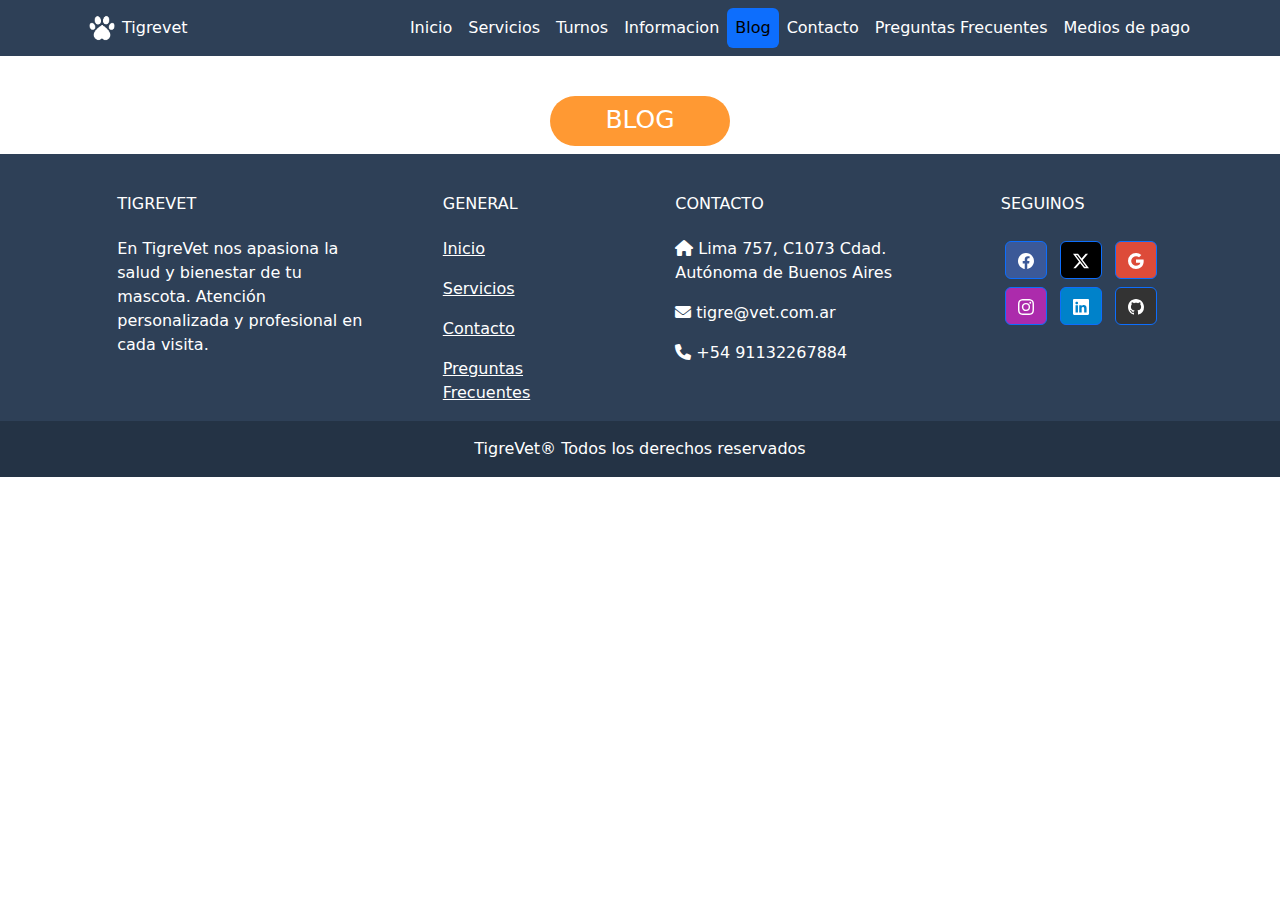
==== pages/blog.html @ e6ebc922 "rikardo" ====
<!DOCTYPE html>
<html lang="en">
  <head>
    <meta charset="UTF-8" />
    <meta name="viewport" content="width=device-width, initial-scale=1.0" />
    <title>Tigrevet</title>
    <link rel="stylesheet" href="../styles/inicio.css" />
    <link rel="stylesheet" href="../styles/blog.css" />
    <link rel="icon" href="../src/logoblanco.png.jpg">
    <link rel="stylesheet" href="https://cdnjs.cloudflare.com/ajax/libs/font-awesome/6.0.0-beta3/css/all.min.css">
    <link rel="stylesheet" href="https://unpkg.com/bootstrap@5.3.3/dist/css/bootstrap.min.css" integrity="sha384-QWTKZyjpPEjISv5WaRU9OFeRpok6YctnYmDr5pNlyT2bRjXh0JMhjY6hW+ALEwIH" crossorigin="anonymous" />
    
  </head>
  <body>
    <nav class="navbar navbar-expand-lg nav-pills">
        <div class="container">
          
          <img src="../src/logoblanco.png" height="40" alt="" />
          <a class="nav-link nav-title" href="index.html">Tigrevet</a>
          <div class="navbar-collapse" id="navbar">
            <ul class="navbar-nav ms-auto">
              <li class="nav-item">
                <a class="nav-link " href="../index.html">Inicio</a>
              </li>
              <li class="nav-item ">
                <a class="nav-link" href="servicios.html">Servicios</a>
              </li>
              <li class="nav-item">
                <a class="nav-link" href="turnos.html">Turnos</a>
              </li>
              <li class="nav-item">
                <a class="nav-link" href="informacion.html">Informacion</a>
              </li>
              <li class="nav-item">
                <a class="nav-link active" href="blog.html">Blog</a>
              </li>
              <li class="nav-item">
                <a class="nav-link" href="contacto.html">Contacto</a>
              </li>
              <li class="nav-item ">
                <a class="nav-link " href="faqs.html"
                  >Preguntas Frecuentes</a>
              </li>
              <li class="nav-item">
                <a class="nav-link" href="mediosdepago.html">Medios de pago</a>
              </li>
            </ul>
          </div>
        </div>
      </nav>


    <div class="blog-title">
        <h1 class="blog-h1">BLOG</h1>
    </div>
    

   <!-- Footer -->
   <footer
   class="text-center text-lg-start text-white fondofooter"
 >
   <!-- Grid container -->
   <div class="container p-4 pb-0">
     <!-- Section: Links -->
     <section class="">
       <!--Grid row-->
       <div class="row">
         <!-- Grid column -->
         <div class="col-md-3 col-lg-3 col-xl-3 mx-auto mt-3">
           <h6 class="text-uppercase mb-4 font-weight-bold">Tigrevet</h6>
           <p>
             En TigreVet nos apasiona la salud y bienestar de tu mascota.
             Atención personalizada y profesional en cada visita.
           </p>
         </div>

         <!-- Grid column -->
       <div class="col-md-2 col-lg-2 col-xl-2 mx-auto mt-3">
         <h6 class="text-uppercase mb-4 font-weight-bold">General</h6>
         <p>
           <a class="text-white">Inicio</a>
         </p>
         <p>
           <a class="text-white">Servicios</a>
         </p>
         <p>
           <a class="text-white">Contacto</a>
         </p>
         <p>
           <a class="text-white">Preguntas Frecuentes</a>
         </p>
       </div>

         <!-- Grid column -->
         <div class="col-md-4 col-lg-3 col-xl-3 mx-auto mt-3">
           <h6 class="text-uppercase mb-4 font-weight-bold">Contacto</h6>
           <p>
             <i class="fas fa-home mr-3"></i> Lima 757, C1073 Cdad. Autónoma
             de Buenos Aires
           </p>
           <p><i class="fas fa-envelope mr-3"></i> tigre@vet.com.ar</p>
           <p><i class="fas fa-phone mr-3"></i> +54 91132267884</p>
         </div>
         <!-- Grid column -->

         <!-- Grid column -->
         <div class="col-md-3 col-lg-2 col-xl-2 mx-auto mt-3">
           <h6 class="text-uppercase mb-4 font-weight-bold">Seguinos</h6>

           <!-- Facebook -->
           <a
             class="btn btn-primary btn-floating m-1"
             style="background-color: #3b5998"
             href="#!"
             role="button"
           >
             <svg
               xmlns="http://www.w3.org/2000/svg"
               width="16"
               height="16"
               fill="currentColor"
               class="bi bi-facebook"
               viewBox="0 0 16 16"
             >
               <path
                 d="M16 8.049c0-4.446-3.582-8.05-8-8.05C3.58 0-.002 3.603-.002 8.05c0 4.017 2.926 7.347 6.75 7.951v-5.625h-2.03V8.05H6.75V6.275c0-2.017 1.195-3.131 3.022-3.131.876 0 1.791.157 1.791.157v1.98h-1.009c-.993 0-1.303.621-1.303 1.258v1.51h2.218l-.354 2.326H9.25V16c3.824-.604 6.75-3.934 6.75-7.951"
               /></svg>
           </a>

           <!-- Twitter -->
           <a
             class="btn btn-primary btn-floating m-1"
             style="background-color: black"
             href="#!"
             role="button"
             ><svg
               xmlns="http://www.w3.org/2000/svg"
               width="16"
               height="16"
               fill="currentColor"
               class="bi bi-twitter-x"
               viewBox="0 0 16 16"
             >
               <path
                 d="M12.6.75h2.454l-5.36 6.142L16 15.25h-4.937l-3.867-5.07-4.425 5.07H.316l5.733-6.57L0 .75h5.063l3.495 4.633L12.601.75Zm-.86 13.028h1.36L4.323 2.145H2.865z"
               /></svg
           ></a>

           <!-- Google -->
           <a
             class="btn btn-primary btn-floating m-1"
             style="background-color: #dd4b39"
             href="#!"
             role="button"
             ><svg
               xmlns="http://www.w3.org/2000/svg"
               width="16"
               height="16"
               fill="currentColor"
               class="bi bi-google"
               viewBox="0 0 16 16"
             >
               <path
                 d="M15.545 6.558a9.4 9.4 0 0 1 .139 1.626c0 2.434-.87 4.492-2.384 5.885h.002C11.978 15.292 10.158 16 8 16A8 8 0 1 1 8 0a7.7 7.7 0 0 1 5.352 2.082l-2.284 2.284A4.35 4.35 0 0 0 8 3.166c-2.087 0-3.86 1.408-4.492 3.304a4.8 4.8 0 0 0 0 3.063h.003c.635 1.893 2.405 3.301 4.492 3.301 1.078 0 2.004-.276 2.722-.764h-.003a3.7 3.7 0 0 0 1.599-2.431H8v-3.08z"
               /></svg
           ></a>

           <!-- Instagram -->
           <a
             class="btn btn-primary btn-floating m-1"
             style="background-color: #ac2bac"
             href="#!"
             role="button"
             ><svg
               xmlns="http://www.w3.org/2000/svg"
               width="16"
               height="16"
               fill="currentColor"
               class="bi bi-instagram"
               viewBox="0 0 16 16"
             >
               <path
                 d="M8 0C5.829 0 5.556.01 4.703.048 3.85.088 3.269.222 2.76.42a3.9 3.9 0 0 0-1.417.923A3.9 3.9 0 0 0 .42 2.76C.222 3.268.087 3.85.048 4.7.01 5.555 0 5.827 0 8.001c0 2.172.01 2.444.048 3.297.04.852.174 1.433.372 1.942.205.526.478.972.923 1.417.444.445.89.719 1.416.923.51.198 1.09.333 1.942.372C5.555 15.99 5.827 16 8 16s2.444-.01 3.298-.048c.851-.04 1.434-.174 1.943-.372a3.9 3.9 0 0 0 1.416-.923c.445-.445.718-.891.923-1.417.197-.509.332-1.09.372-1.942C15.99 10.445 16 10.173 16 8s-.01-2.445-.048-3.299c-.04-.851-.175-1.433-.372-1.941a3.9 3.9 0 0 0-.923-1.417A3.9 3.9 0 0 0 13.24.42c-.51-.198-1.092-.333-1.943-.372C10.443.01 10.172 0 7.998 0zm-.717 1.442h.718c2.136 0 2.389.007 3.232.046.78.035 1.204.166 1.486.275.373.145.64.319.92.599s.453.546.598.92c.11.281.24.705.275 1.485.039.843.047 1.096.047 3.231s-.008 2.389-.047 3.232c-.035.78-.166 1.203-.275 1.485a2.5 2.5 0 0 1-.599.919c-.28.28-.546.453-.92.598-.28.11-.704.24-1.485.276-.843.038-1.096.047-3.232.047s-2.39-.009-3.233-.047c-.78-.036-1.203-.166-1.485-.276a2.5 2.5 0 0 1-.92-.598 2.5 2.5 0 0 1-.6-.92c-.109-.281-.24-.705-.275-1.485-.038-.843-.046-1.096-.046-3.233s.008-2.388.046-3.231c.036-.78.166-1.204.276-1.486.145-.373.319-.64.599-.92s.546-.453.92-.598c.282-.11.705-.24 1.485-.276.738-.034 1.024-.044 2.515-.045zm4.988 1.328a.96.96 0 1 0 0 1.92.96.96 0 0 0 0-1.92m-4.27 1.122a4.109 4.109 0 1 0 0 8.217 4.109 4.109 0 0 0 0-8.217m0 1.441a2.667 2.667 0 1 1 0 5.334 2.667 2.667 0 0 1 0-5.334"
               /></svg
           ></a>

           <!-- Linkedin -->
           <a
             class="btn btn-primary btn-floating m-1"
             style="background-color: #0082ca"
             href="#!"
             role="button"
             ><svg
               xmlns="http://www.w3.org/2000/svg"
               width="16"
               height="16"
               fill="currentColor"
               class="bi bi-linkedin"
               viewBox="0 0 16 16"
             >
               <path
                 d="M0 1.146C0 .513.526 0 1.175 0h13.65C15.474 0 16 .513 16 1.146v13.708c0 .633-.526 1.146-1.175 1.146H1.175C.526 16 0 15.487 0 14.854zm4.943 12.248V6.169H2.542v7.225zm-1.2-8.212c.837 0 1.358-.554 1.358-1.248-.015-.709-.52-1.248-1.342-1.248S2.4 3.226 2.4 3.934c0 .694.521 1.248 1.327 1.248zm4.908 8.212V9.359c0-.216.016-.432.08-.586.173-.431.568-.878 1.232-.878.869 0 1.216.662 1.216 1.634v3.865h2.401V9.25c0-2.22-1.184-3.252-2.764-3.252-1.274 0-1.845.7-2.165 1.193v.025h-.016l.016-.025V6.169h-2.4c.03.678 0 7.225 0 7.225z"
               /></svg
           ></a>
           <!-- Github -->
           <a
             class="btn btn-primary btn-floating m-1"
             style="background-color: #333333"
             href="#!"
             role="button"
             ><svg
               xmlns="http://www.w3.org/2000/svg"
               width="16"
               height="16"
               fill="currentColor"
               class="bi bi-github"
               viewBox="0 0 16 16"
             >
               <path
                 d="M8 0C3.58 0 0 3.58 0 8c0 3.54 2.29 6.53 5.47 7.59.4.07.55-.17.55-.38 0-.19-.01-.82-.01-1.49-2.01.37-2.53-.49-2.69-.94-.09-.23-.48-.94-.82-1.13-.28-.15-.68-.52-.01-.53.63-.01 1.08.58 1.23.82.72 1.21 1.87.87 2.33.66.07-.52.28-.87.51-1.07-1.78-.2-3.64-.89-3.64-3.95 0-.87.31-1.59.82-2.15-.08-.2-.36-1.02.08-2.12 0 0 .67-.21 2.2.82.64-.18 1.32-.27 2-.27s1.36.09 2 .27c1.53-1.04 2.2-.82 2.2-.82.44 1.1.16 1.92.08 2.12.51.56.82 1.27.82 2.15 0 3.07-1.87 3.75-3.65 3.95.29.25.54.73.54 1.48 0 1.07-.01 1.93-.01 2.2 0 .21.15.46.55.38A8.01 8.01 0 0 0 16 8c0-4.42-3.58-8-8-8"
               /></svg
           ></a>
         </div>
       </div>
       <!--Grid row-->
     </section>
     <!-- Section: Links -->
   </div>
   <!-- Grid container -->

   <!-- Copyright -->
   <div class="text-center p-3" style="background-color: rgba(0, 0, 0, 0.2)">
     TigreVet® Todos los derechos reservados
   </div>
   <!-- Copyright -->
 </footer>
 <!-- Footer -->

 <script src="https://cdn.jsdelivr.net/npm/@popperjs/core@2.11.6/dist/umd/popper.min.js" integrity="sha384-oBqDVmMz4fnFO9gybBogGz6SN/h/1pIHU7xlgJ2B1hKV9i3wBXvbLWkVFN6IlI65" crossorigin="anonymous"></script>
 <script src="https://cdn.jsdelivr.net/npm/bootstrap@5.3.3/dist/js/bootstrap.min.js" integrity="sha384-+pdX43BNjlhxvgAz2mKnuXjU7k7AYB/OdrEn8OSxB+Wr/e1FZB7Do3+8wjVgNCjY" crossorigin="anonymous"></script>

  
</body>





</html>
---- styles/inicio.css ----
.navbar {
  background-color: #2E4057;
}


.card {
  border-radius: 0.7rem;
}

.fondofooter {
  background-color: #2E4057;
}

.navbar-nav .nav-link {
  color: white;
}

.navbar-collapse {
  color: white;
}

.nav-title {
  color: white !important;
}

@media (max-width: 768px) {
  .accordion {
    width: 90%; /* Ajusta el ancho en pantallas pequeñas */
  }
}

.nav-item:hover {
  background-color: #FF9933 ;
  border-radius: 10px !important;
}


.nav-item > a:hover {
  color: white;
}

.navbar-nav > .active > a {
  background-color: #FF9933;
}
---- styles/blog.css ----
.blog-title{
    display: flex;
    flex-direction: column;
    align-items: center;
}

.blog-h1 {
    height: 50px;
    width: 180px;
    border-radius: 40px;
    background-color: #FF9933;
    font-size: 25px;
    text-align: center;
    margin-top: 40px;
    padding-top: 9px;
    color: white;
}
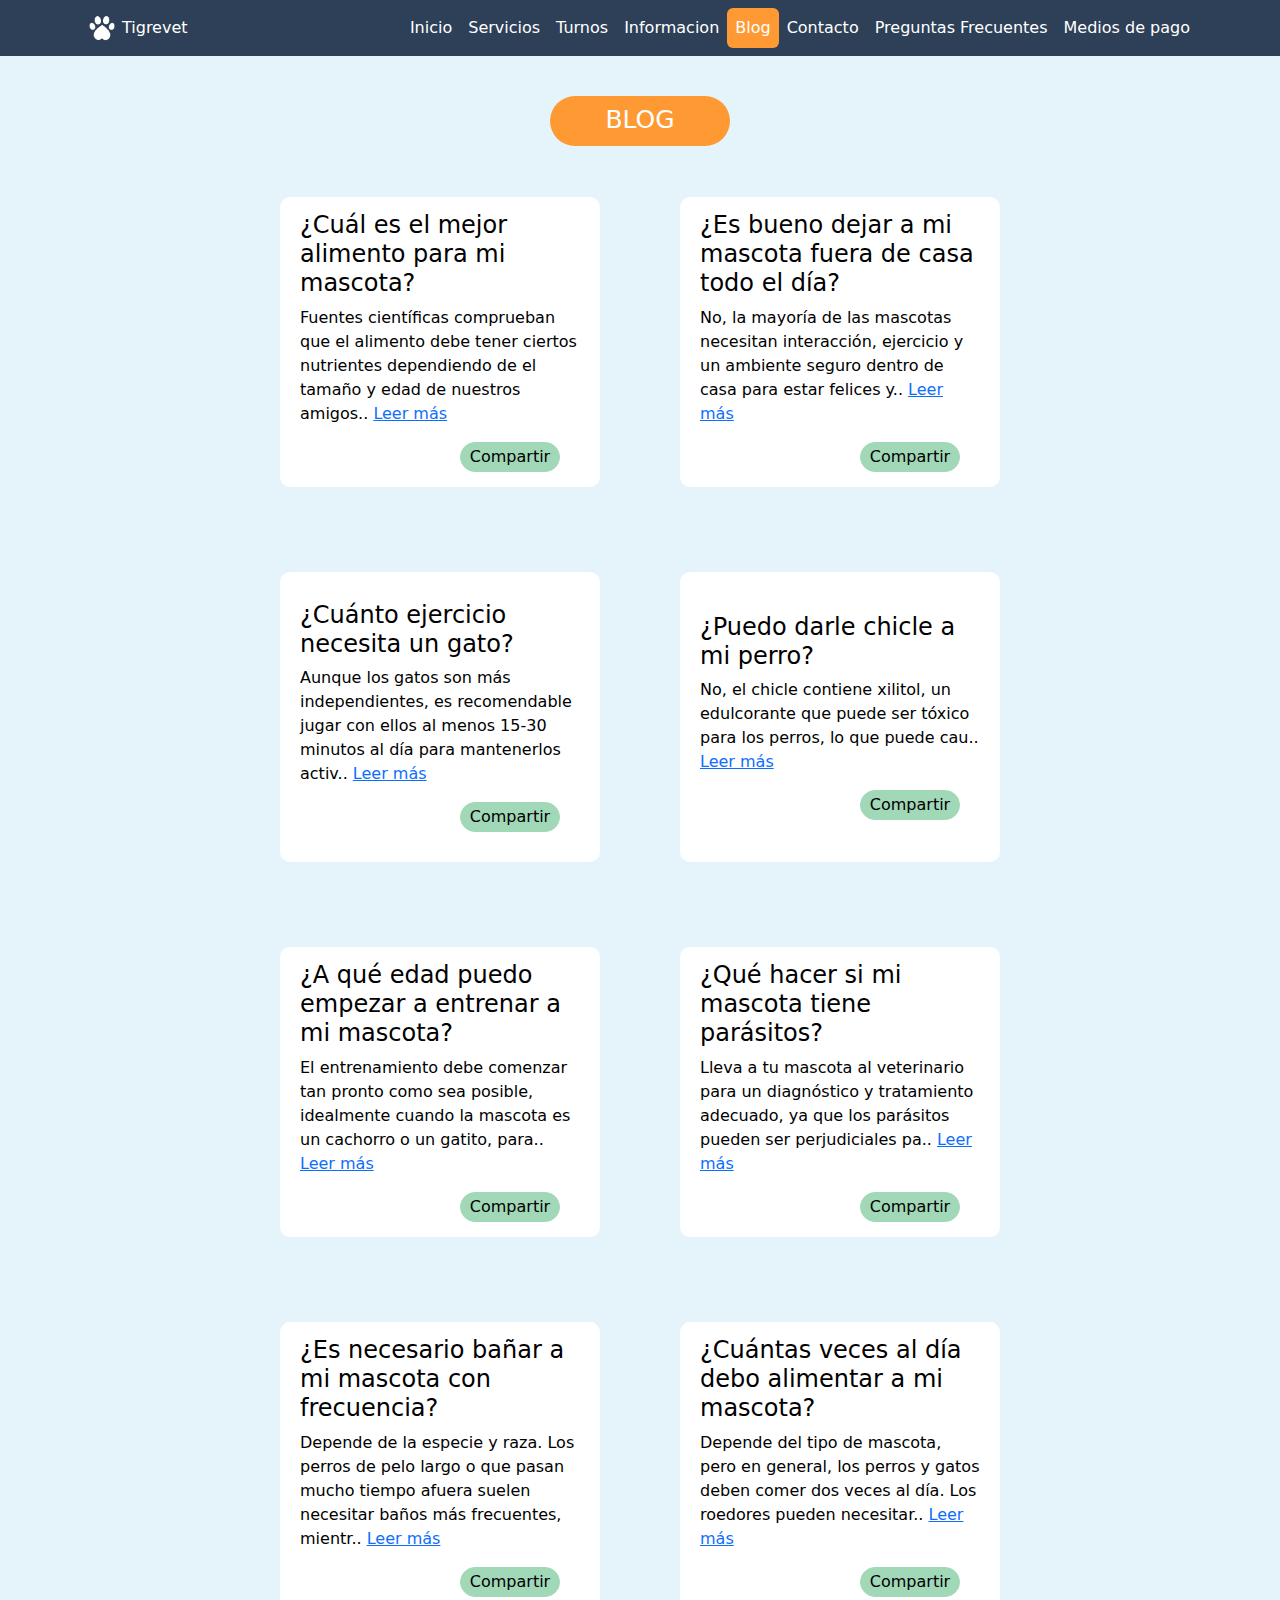
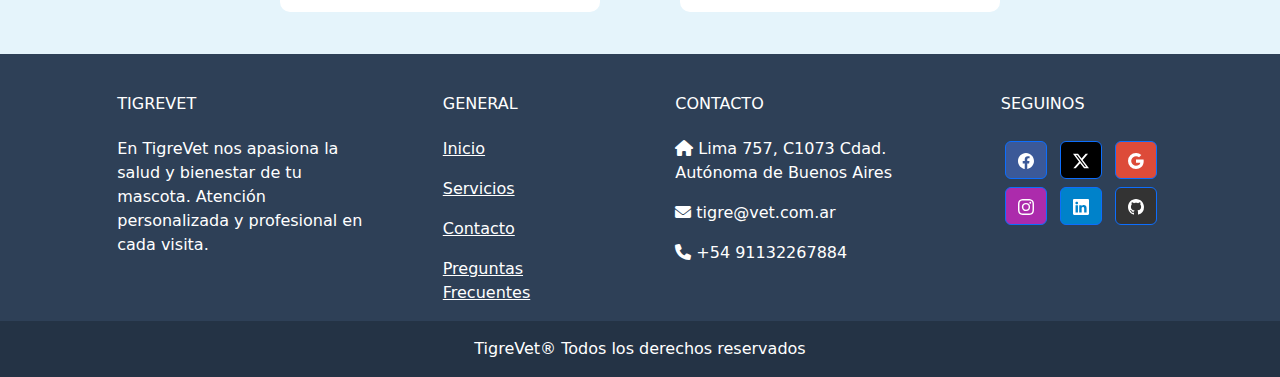
==== commit 92335c9d: "hola hola" ====
--- a/pages/blog.html
+++ b/pages/blog.html
@@ -31,13 +31,13 @@
               <li class="nav-item">
                 <a class="nav-link" href="informacion.html">Informacion</a>
               </li>
-              <li class="nav-item">
-                <a class="nav-link active" href="blog.html">Blog</a>
+              <li class="nav-item active">
+                <a class="nav-link" href="blog.html">Blog</a>
               </li>
               <li class="nav-item">
                 <a class="nav-link" href="contacto.html">Contacto</a>
               </li>
-              <li class="nav-item ">
+              <li class="nav-item">
                 <a class="nav-link " href="faqs.html"
                   >Preguntas Frecuentes</a>
               </li>
@@ -53,6 +53,52 @@
     <div class="blog-title">
         <h1 class="blog-h1">BLOG</h1>
     </div>
+
+    <div class="blog-container">
+        <div class="blog-grid">
+            <div class="item">
+                <div class="t-blog"><h4 class="blog-h4">¿Cuál es el mejor alimento para mi mascota?</h4></div>
+                <div class="descripcion-blog"><p class="d-blog">Fuentes científicas comprueban que el alimento debe tener ciertos nutrientes dependiendo de el tamaño y edad de nuestros amigos.. <a href="#">Leer más</a> </p></div>
+                <div class="boton-share"><button class="share">Compartir</button></div>
+            </div>
+            <div class="item">
+                <div class="t-blog"><h4 class="blog-h4">¿Es bueno dejar a mi mascota fuera de casa todo el día?</h4></div>
+                <div class="descripcion-blog"><p class="d-blog">No, la mayoría de las mascotas necesitan interacción, ejercicio y un ambiente seguro dentro de casa para estar felices y.. <a href="#">Leer más</a> </p></div>
+                <div class="boton-share"><button class="share">Compartir</button></div>
+            </div>
+            <div class="item">
+                <div class="t-blog"><h4 class="blog-h4">¿Cuánto ejercicio necesita un gato?</h4></div>
+                <div class="descripcion-blog"><p class="d-blog">Aunque los gatos son más independientes, es recomendable jugar con ellos al menos 15-30 minutos al día para mantenerlos activ.. <a href="#">Leer más</a> </p></div>
+                <div class="boton-share"><button class="share">Compartir</button></div>
+            </div>
+            <div class="item">
+                <div class="t-blog"><h4 class="blog-h4">¿Puedo darle chicle a mi perro?</h4></div>
+                <div class="descripcion-blog"><p class="d-blog">No, el chicle contiene xilitol, un edulcorante que puede ser tóxico para los perros, lo que puede cau.. <a href="#">Leer más</a> </p></div>
+                <div class="boton-share"><button class="share">Compartir</button></div>
+            </div>
+            <div class="item">
+                <div class="t-blog"><h4 class="blog-h4">¿A qué edad puedo empezar a entrenar a mi mascota?</h4></div>
+                <div class="descripcion-blog"><p class="d-blog">El entrenamiento debe comenzar tan pronto como sea posible, idealmente cuando la mascota es un cachorro o un gatito, para.. <a href="#">Leer más</a> </p></div>
+                <div class="boton-share"><button class="share">Compartir</button></div>
+            </div>
+            <div class="item">
+                <div class="t-blog"><h4 class="blog-h4">¿Qué hacer si mi mascota tiene parásitos?</h4></div>
+                <div class="descripcion-blog"><p class="d-blog">Lleva a tu mascota al veterinario para un diagnóstico y tratamiento adecuado, ya que los parásitos pueden ser perjudiciales pa.. <a href="#">Leer más</a> </p></div>
+                <div class="boton-share"><button class="share">Compartir</button></div>
+            </div>
+            <div class="item">
+                <div class="t-blog"><h4 class="blog-h4">¿Es necesario bañar a mi mascota con frecuencia?</h4></div>
+                <div class="descripcion-blog"><p class="d-blog">Depende de la especie y raza. Los perros de pelo largo o que pasan mucho tiempo afuera suelen necesitar baños más frecuentes, mientr.. <a href="#">Leer más</a> </p></div>
+                <div class="boton-share"><button class="share">Compartir</button></div>
+            </div>
+            <div class="item">
+                <div class="t-blog"><h4 class="blog-h4">¿Cuántas veces al día debo alimentar a mi mascota?</h4></div>
+                <div class="descripcion-blog"><p class="d-blog">Depende del tipo de mascota, pero en general, los perros y gatos deben comer dos veces al día. Los roedores pueden necesitar.. <a href="#">Leer más</a> </p></div>
+                <div class="boton-share"><button class="share">Compartir</button></div>
+            </div>
+        </div>
+    </div>
+    
     
 
    <!-- Footer -->
--- a/styles/blog.css
+++ b/styles/blog.css
@@ -2,6 +2,7 @@
     display: flex;
     flex-direction: column;
     align-items: center;
+    background-color: #E5F4FB;
 }
 
 .blog-h1 {
@@ -14,4 +15,53 @@
     margin-top: 40px;
     padding-top: 9px;
     color: white;
+}
+
+
+.blog-grid {
+    display: grid;
+    grid-template-columns: repeat(2, 1fr);
+    grid-template-rows: repeat(4, 1fr);
+    justify-items: center;  
+    align-items: center;    
+    height:100%;
+    width: 800px;
+}       
+
+
+.item { 
+    color: rgb(0, 0, 0);  
+    display: flex;
+    justify-content: center;  
+    align-items: center;  
+    flex-direction: column;
+    height: 290px; 
+    width: 320px;  
+    background-color: white;
+    padding: 20px;
+    border-radius: 10px;
+}
+
+.blog-container{
+    width: 100%;
+    height: 1500px;
+    display: flex;
+    justify-content: center;
+    align-items: center;
+    background-color: #E5F4FB;
+}
+
+.share {
+    width: 100px;
+    height: 30px;
+    border-radius: 40px;
+    background-color: #A1D8B8;
+    border: solid #A1D8B8 1px;
+    text-align: center;
+    margin-left: 140px;
+}
+
+.share:hover {
+    scale: 1.1;
+    transition: ease-in-out 0.2s;
 }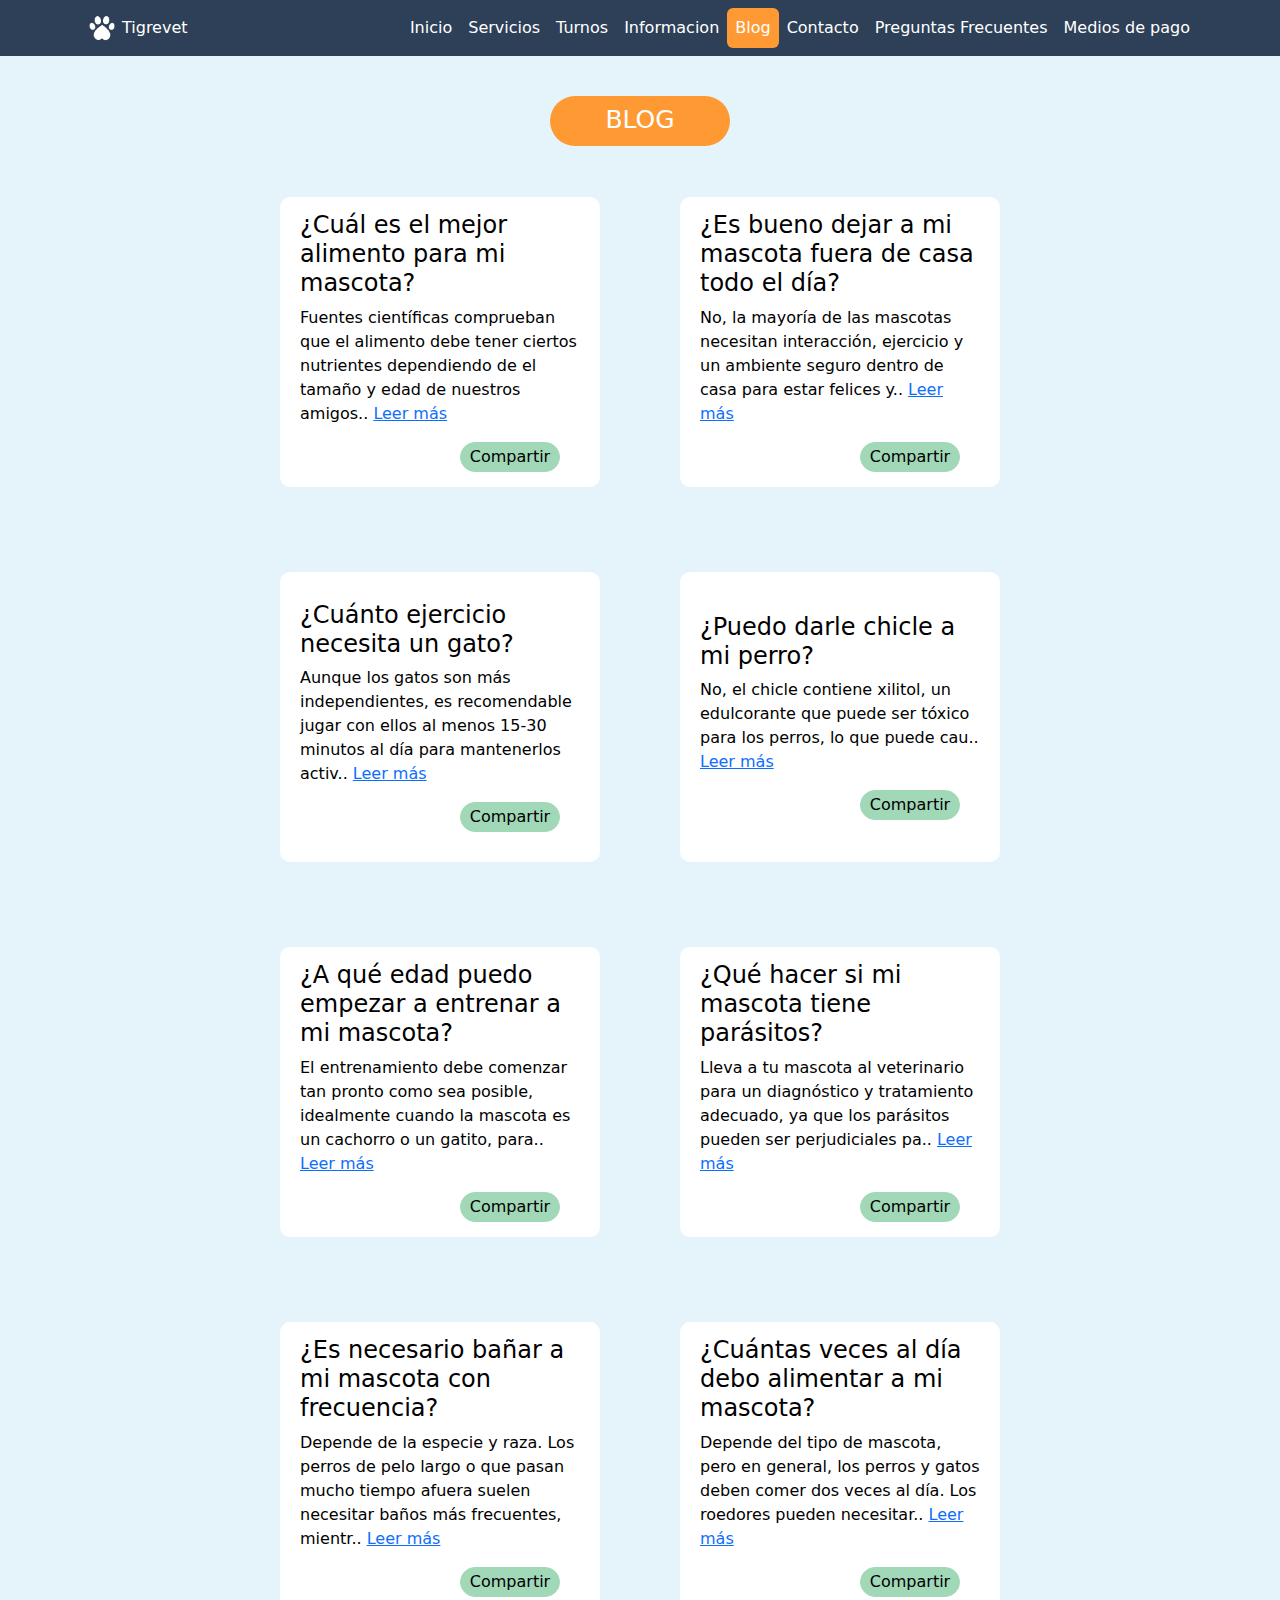
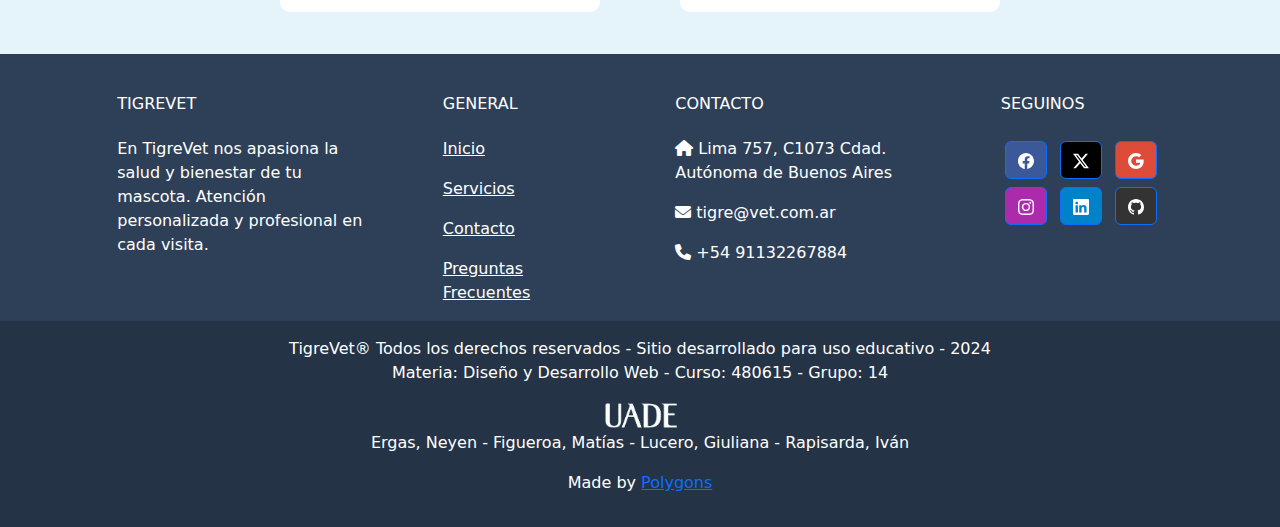
==== commit b21d6162: "fotos a webp en metodos de pago" ====
--- a/pages/blog.html
+++ b/pages/blog.html
@@ -276,7 +276,12 @@
 
    <!-- Copyright -->
    <div class="text-center p-3" style="background-color: rgba(0, 0, 0, 0.2)">
-     TigreVet® Todos los derechos reservados
+    TigreVet® Todos los derechos reservados -  Sitio desarrollado para uso educativo - 2024
+    <p>Materia: Diseño y Desarrollo Web - Curso: 480615 - Grupo: 14 </p> <img src="../src/uade.png" height="30px" alt="">
+    <br>
+    <p>Ergas, Neyen - Figueroa, Matías - Lucero, Giuliana - Rapisarda, Iván</p>
+
+      <p>Made by <a href="https://ivorapi.github.io/actividad-grupal-polygons/">Polygons</a></p>
    </div>
    <!-- Copyright -->
  </footer>
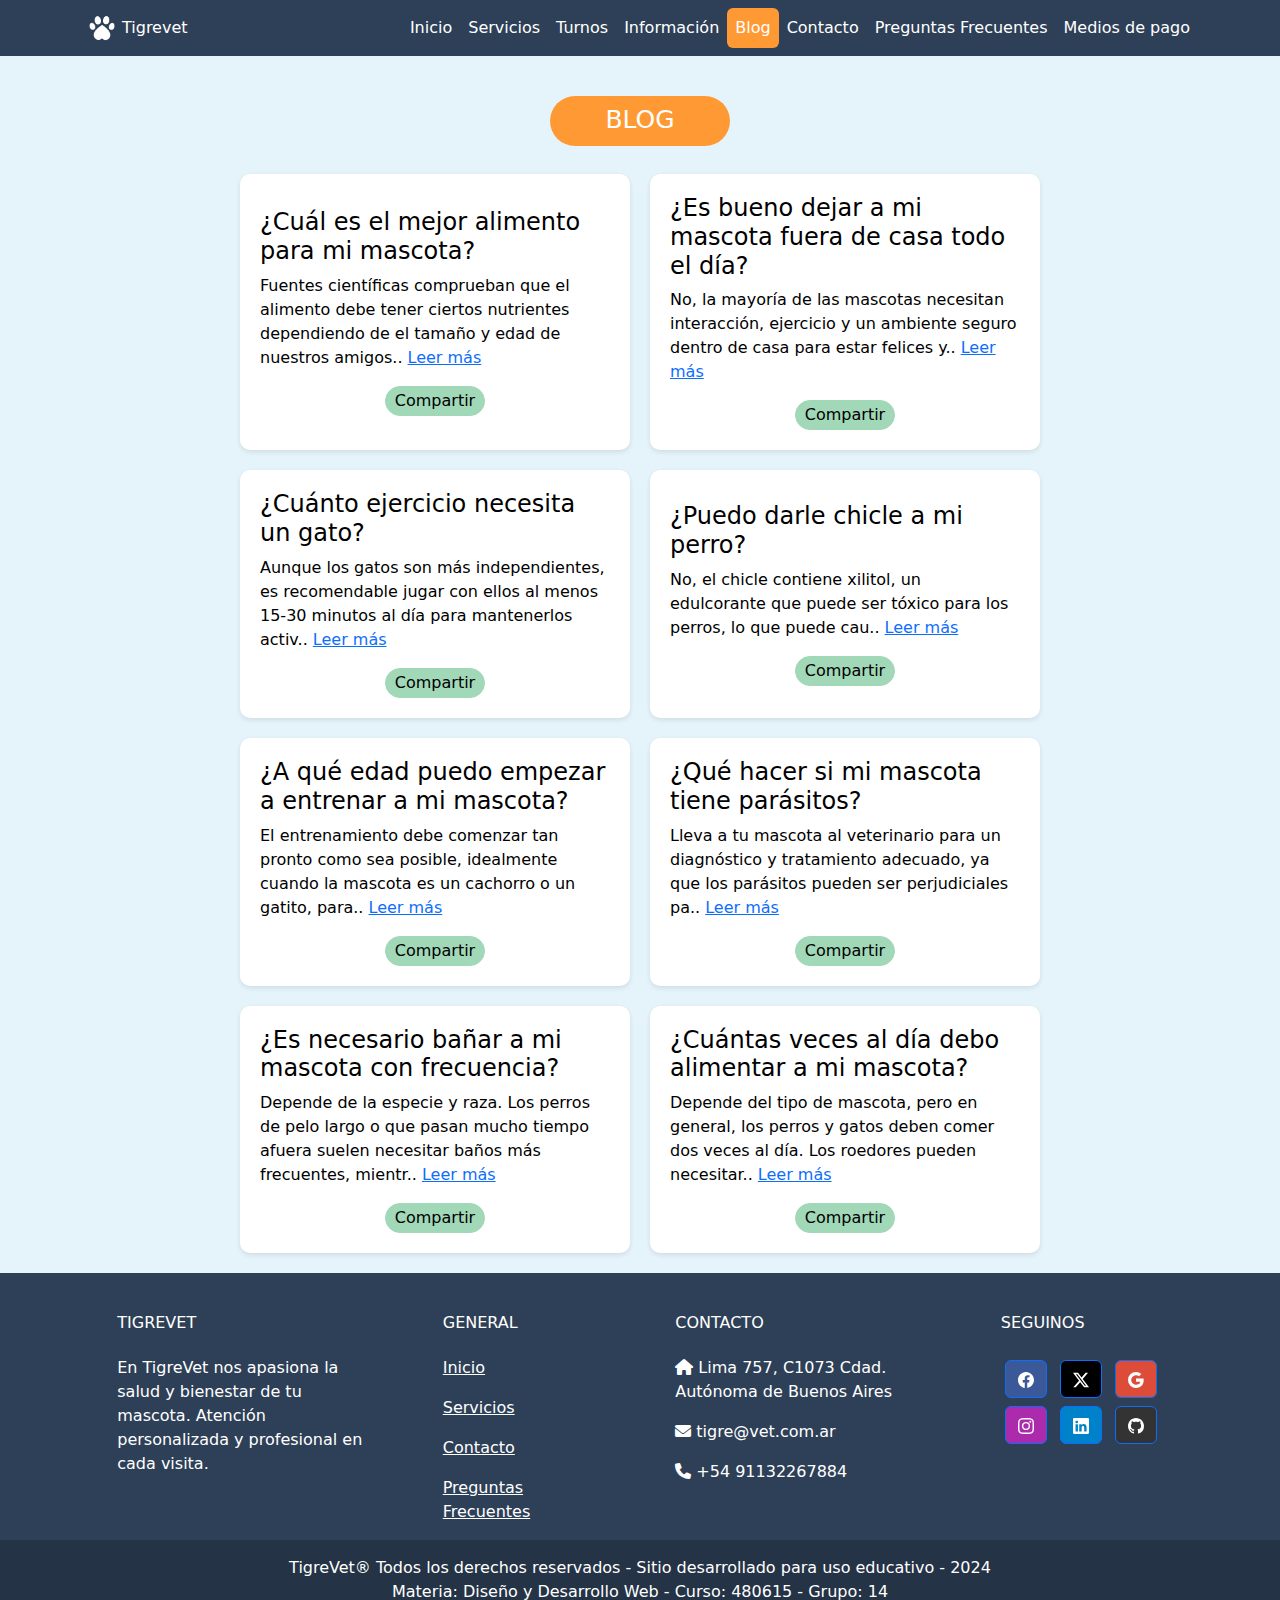
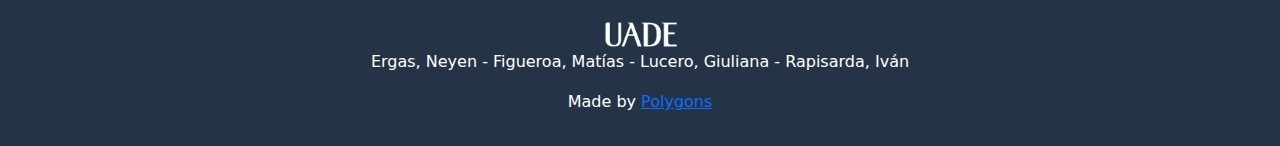
==== commit 66449578: "Cambios dentro del submódulo tigrevet" ====
--- a/pages/blog.html
+++ b/pages/blog.html
@@ -6,49 +6,70 @@
     <title>Tigrevet</title>
     <link rel="stylesheet" href="../styles/inicio.css" />
     <link rel="stylesheet" href="../styles/blog.css" />
-    <link rel="icon" href="../src/logoblanco.png.jpg">
+    <link rel="icon" href="../src/logoblanco.png">
+    <script src="https://unpkg.com/bootstrap@5.3.3/dist/js/bootstrap.bundle.min.js"></script> <!-- NO OLVIDAR AGREGAR SCRIPT PARA MENU HAMBURGUESA -->
     <link rel="stylesheet" href="https://cdnjs.cloudflare.com/ajax/libs/font-awesome/6.0.0-beta3/css/all.min.css">
     <link rel="stylesheet" href="https://unpkg.com/bootstrap@5.3.3/dist/css/bootstrap.min.css" integrity="sha384-QWTKZyjpPEjISv5WaRU9OFeRpok6YctnYmDr5pNlyT2bRjXh0JMhjY6hW+ALEwIH" crossorigin="anonymous" />
     
   </head>
   <body>
+    <style>
+      /* menu hamburguesa */
+      .navbar-toggler {
+        border: none;
+        outline: none;
+      }
+      .navbar-toggler-icon {
+        background-image: url("https://cdn-icons-png.flaticon.com/512/1828/1828859.png");
+        background-size: contain;
+      }
+      .navbar-collapse {
+        transition: max-height 0.4s ease;
+        overflow: hidden;
+      }
+    </style>
+  </head>
+  <body>
     <nav class="navbar navbar-expand-lg nav-pills">
-        <div class="container">
-          
-          <img src="../src/logoblanco.png" height="40" alt="" />
-          <a class="nav-link nav-title" href="index.html">Tigrevet</a>
-          <div class="navbar-collapse" id="navbar">
-            <ul class="navbar-nav ms-auto">
-              <li class="nav-item">
-                <a class="nav-link " href="../index.html">Inicio</a>
-              </li>
-              <li class="nav-item ">
-                <a class="nav-link" href="servicios.html">Servicios</a>
-              </li>
-              <li class="nav-item">
-                <a class="nav-link" href="turnos.html">Turnos</a>
-              </li>
-              <li class="nav-item">
-                <a class="nav-link" href="informacion.html">Informacion</a>
-              </li>
-              <li class="nav-item active">
-                <a class="nav-link" href="blog.html">Blog</a>
-              </li>
-              <li class="nav-item">
-                <a class="nav-link" href="contacto.html">Contacto</a>
-              </li>
-              <li class="nav-item">
-                <a class="nav-link " href="faqs.html"
-                  >Preguntas Frecuentes</a>
-              </li>
-              <li class="nav-item">
-                <a class="nav-link" href="mediosdepago.html">Medios de pago</a>
-              </li>
-            </ul>
-          </div>
+      <div class="container">
+        <img src="../src/logoblanco.webp" height="40" alt="" />
+        <a class="nav-link nav-title" href="index.html">Tigrevet</a>
+        
+        <!-- Botón de menú hamburguesa -->
+        <button class="navbar-toggler" type="button" data-bs-toggle="collapse" data-bs-target="#navbar" aria-controls="navbar" aria-expanded="false" aria-label="Toggle navigation">
+          <span class="navbar-toggler-icon"></span>
+        </button>
+        
+        <div class="collapse navbar-collapse" id="navbar">
+          <ul class="navbar-nav ms-auto">
+            <li class="nav-item">
+              <a class="nav-link" href="../index.html">Inicio</a>
+            </li>
+            <li class="nav-item">
+              <a class="nav-link" href="servicios.html">Servicios</a>
+            </li>
+            <li class="nav-item">
+              <a class="nav-link" href="turnos.html">Turnos</a>
+            </li>
+            <li class="nav-item">
+              <a class="nav-link" href="informacion.html">Información</a>
+            </li>
+            <li class="nav-item active">
+              <a class="nav-link" href="blog.html">Blog</a>
+            </li>
+            <li class="nav-item">
+              <a class="nav-link" href="contacto.html">Contacto</a>
+            </li>
+            <li class="nav-item">
+              <a class="nav-link" href="faqs.html">Preguntas Frecuentes</a>
+            </li>
+            <li class="nav-item">
+              <a class="nav-link" href="mediosdepago.html">Medios de pago</a>
+            </li>
+          </ul>
         </div>
-      </nav>
-
+      </div>
+    </nav>
 
     <div class="blog-title">
         <h1 class="blog-h1">BLOG</h1>
@@ -98,6 +119,8 @@
             </div>
         </div>
     </div>
+
+    <button id="scrollToTopBtn">Ir al inicio</button>
     
     
 
@@ -289,7 +312,7 @@
 
  <script src="https://cdn.jsdelivr.net/npm/@popperjs/core@2.11.6/dist/umd/popper.min.js" integrity="sha384-oBqDVmMz4fnFO9gybBogGz6SN/h/1pIHU7xlgJ2B1hKV9i3wBXvbLWkVFN6IlI65" crossorigin="anonymous"></script>
  <script src="https://cdn.jsdelivr.net/npm/bootstrap@5.3.3/dist/js/bootstrap.min.js" integrity="sha384-+pdX43BNjlhxvgAz2mKnuXjU7k7AYB/OdrEn8OSxB+Wr/e1FZB7Do3+8wjVgNCjY" crossorigin="anonymous"></script>
-
+<script src="../js/blog.js" ></script>
   
 </body>
 
--- a/styles/blog.css
+++ b/styles/blog.css
@@ -1,4 +1,4 @@
-.blog-title{
+.blog-title {
     display: flex;
     flex-direction: column;
     align-items: center;
@@ -17,38 +17,33 @@
     color: white;
 }
 
+.blog-container {
+    width: 100%;
+    display: flex;
+    justify-content: center;
+    align-items: center;
+    background-color: #E5F4FB;
+    padding: 20px; 
+}
 
 .blog-grid {
     display: grid;
     grid-template-columns: repeat(2, 1fr);
-    grid-template-rows: repeat(4, 1fr);
-    justify-items: center;  
-    align-items: center;    
-    height:100%;
-    width: 800px;
-}       
-
-
-.item { 
-    color: rgb(0, 0, 0);  
-    display: flex;
-    justify-content: center;  
-    align-items: center;  
-    flex-direction: column;
-    height: 290px; 
-    width: 320px;  
-    background-color: white;
-    padding: 20px;
-    border-radius: 10px;
+    gap: 20px;
+    width: 100%;
+    max-width: 800px;
 }
 
-.blog-container{
-    width: 100%;
-    height: 1500px;
+.item {
+    color: rgb(0, 0, 0);
     display: flex;
     justify-content: center;
     align-items: center;
-    background-color: #E5F4FB;
+    flex-direction: column;
+    padding: 20px;
+    background-color: white;
+    border-radius: 10px;
+    box-shadow: 0px 2px 5px rgba(0, 0, 0, 0.1); 
 }
 
 .share {
@@ -58,10 +53,61 @@
     background-color: #A1D8B8;
     border: solid #A1D8B8 1px;
     text-align: center;
-    margin-left: 140px;
+    cursor: pointer;
+    transition: transform 0.2s ease-in-out;
 }
 
 .share:hover {
-    scale: 1.1;
-    transition: ease-in-out 0.2s;
-}+    transform: scale(1.1);
+}
+
+
+@media (max-width: 768px) {
+    .blog-grid {
+        grid-template-columns: 1fr; 
+        max-width: 600px;
+    }
+
+    .item {
+        width: 100%; 
+    }
+
+    .blog-h1 {
+        font-size: 22px; 
+    }
+}
+
+
+@media (max-width: 480px) {
+    .blog-h1 {
+        font-size: 20px;
+        width: 150px;
+    }
+
+    .item {
+        padding: 15px;
+    }
+
+    .share {
+        width: 80px; 
+        height: 28px;
+    }
+}
+
+#scrollToTopBtn {
+    position: fixed;
+    bottom: 40px;
+    right: 100px;
+    padding: 10px 15px;
+    background-color: #2DFF85;
+    color: #2E4057;
+    border: none;
+    border-radius: 20px;
+    cursor: pointer;
+    opacity: 0; 
+    transition: opacity 0.5s ease; 
+}
+
+#scrollToTopBtn.show {
+    opacity: 1; 
+}
